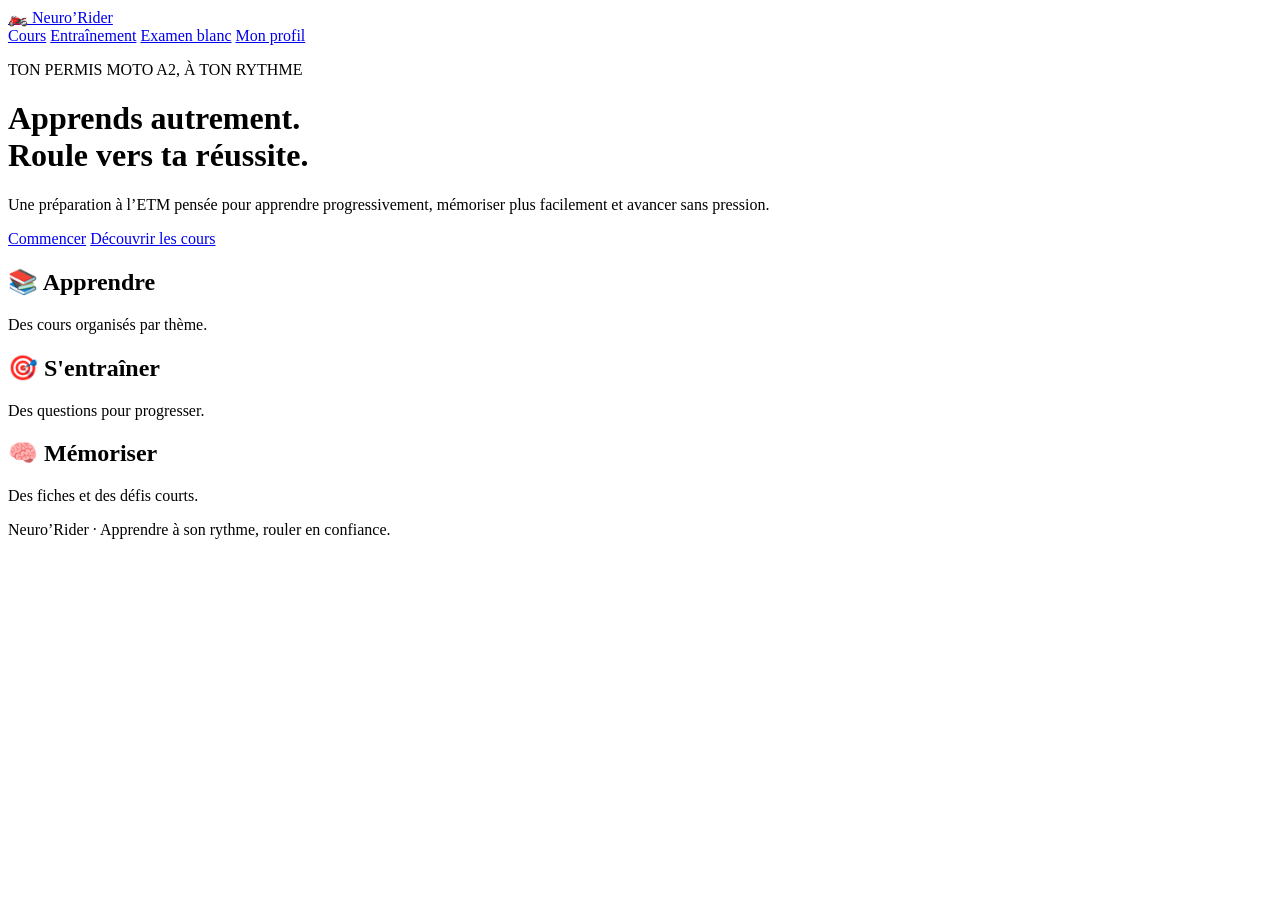
==== index.html @ cb8415d1 "Create index.html" ====
<!DOCTYPE html>
<html lang="fr">
<head>
  <meta charset="UTF-8">
  <meta name="viewport" content="width=device-width, initial-scale=1.0">
  <meta name="description" content="Neuro'Rider : prépare ton ETM moto A2 à ton rythme.">
  <title>Neuro’Rider – Réussis ton ETM A2</title>
  <link rel="stylesheet" href="css/style.css">
</head>
<body>
  <header class="header">
    <a class="logo" href="index.html">🏍️ Neuro’Rider</a>
    <nav>
      <a href="pages/cours.html">Cours</a>
      <a href="pages/entrainement.html">Entraînement</a>
      <a href="pages/examen.html">Examen blanc</a>
      <a href="pages/profil.html">Mon profil</a>
    </nav>
  </header>

  <main class="hero">
    <p class="eyebrow">TON PERMIS MOTO A2, À TON RYTHME</p>
    <h1>Apprends autrement.<br>Roule vers ta réussite.</h1>
    <p class="intro">
      Une préparation à l’ETM pensée pour apprendre progressivement,
      mémoriser plus facilement et avancer sans pression.
    </p>

    <div class="actions">
      <a class="button" href="pages/espace.html">Commencer</a>
      <a class="button secondary" href="pages/cours.html">Découvrir les cours</a>
    </div>

    <section class="features">
      <article>
        <h2>📚 Apprendre</h2>
        <p>Des cours organisés par thème.</p>
      </article>
      <article>
        <h2>🎯 S'entraîner</h2>
        <p>Des questions pour progresser.</p>
      </article>
      <article>
        <h2>🧠 Mémoriser</h2>
        <p>Des fiches et des défis courts.</p>
      </article>
    </section>
  </main>

  <footer>Neuro’Rider · Apprendre à son rythme, rouler en confiance.</footer>
</body>
</html>
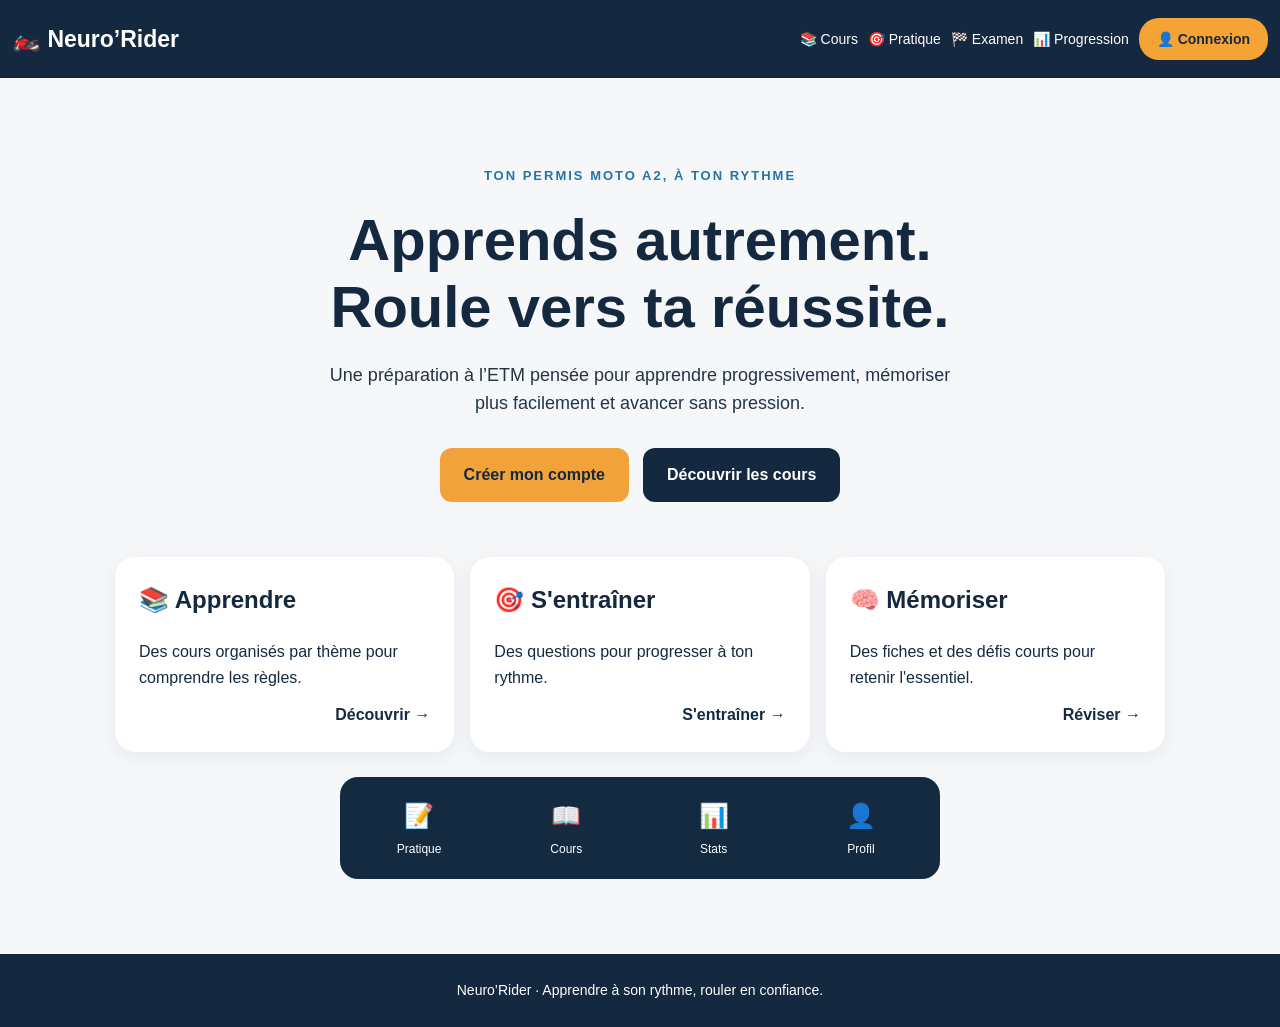
==== commit d997bc6c: "Update index.html" ====
--- a/index.html
+++ b/index.html
@@ -7,47 +7,198 @@
   <meta name="description" content="Neuro'Rider : prépare ton ETM moto A2 à ton rythme.">
   <title>Neuro’Rider – Réussis ton ETM A2</title>
   <link rel="stylesheet" href="css/style.css">
+
+  <style>
+    .header {
+      display: flex;
+      flex-direction: column;
+      align-items: center;
+      gap: 16px;
+      padding: 18px 12px;
+    }
+
+    .header nav {
+      display: flex;
+      justify-content: center;
+      align-items: center;
+      flex-wrap: wrap;
+      gap: 10px;
+      width: 100%;
+    }
+
+    .header nav a {
+      text-decoration: none;
+      color: inherit;
+    }
+
+    .account-link {
+      display: inline-block;
+      padding: 10px 18px;
+      border-radius: 20px;
+      background: #f5a334;
+      color: #142a40 !important;
+      font-weight: bold;
+    }
+
+    .features {
+      display: grid;
+      grid-template-columns: 1fr;
+      gap: 16px;
+      margin-top: 35px;
+    }
+
+    .feature-card {
+      display: block;
+      padding: 24px;
+      border-radius: 20px;
+      background: white;
+      color: #142a40;
+      text-decoration: none;
+      box-shadow: 0 5px 20px #142a4010;
+      transition: transform .2s;
+    }
+
+    .feature-card:active {
+      transform: scale(.98);
+    }
+
+    .feature-card h2 {
+      margin-top: 0;
+    }
+
+    .feature-card p {
+      margin-bottom: 0;
+    }
+
+    .feature-arrow {
+      display: block;
+      text-align: right;
+      margin-top: 12px;
+      font-weight: bold;
+    }
+
+    .app-navigation {
+      display: grid;
+      grid-template-columns: repeat(4, 1fr);
+      gap: 5px;
+      padding: 12px 8px;
+      background: #142a40;
+      border-radius: 18px;
+      margin: 25px auto 0;
+      max-width: 600px;
+    }
+
+    .app-navigation a {
+      display: flex;
+      flex-direction: column;
+      align-items: center;
+      gap: 5px;
+      color: white;
+      text-decoration: none;
+      font-size: 12px;
+      padding: 8px 2px;
+    }
+
+    .app-navigation .nav-icon {
+      font-size: 24px;
+    }
+
+    @media (min-width: 650px) {
+      .header {
+        flex-direction: row;
+        justify-content: space-between;
+      }
+
+      .header nav {
+        width: auto;
+      }
+
+      .features {
+        grid-template-columns: repeat(3, 1fr);
+      }
+    }
+  </style>
 </head>
+
 <body>
+
   <header class="header">
     <a class="logo" href="index.html">🏍️ Neuro’Rider</a>
-    <nav>
-      <a href="pages/cours.html">Cours</a>
-      <a href="pages/entrainement.html">Entraînement</a>
-      <a href="pages/examen.html">Examen blanc</a>
-      <a href="pages/profil.html">Mon profil</a>
+
+    <nav aria-label="Navigation principale">
+      <a href="pages/cours.html">📚 Cours</a>
+      <a href="pages/entrainement.html">🎯 Pratique</a>
+      <a href="pages/examen.html">🏁 Examen</a>
+      <a href="pages/progression.html">📊 Progression</a>
+      <a href="pages/connexion.html" class="account-link">👤 Connexion</a>
     </nav>
   </header>
 
   <main class="hero">
+
     <p class="eyebrow">TON PERMIS MOTO A2, À TON RYTHME</p>
+
     <h1>Apprends autrement.<br>Roule vers ta réussite.</h1>
+
     <p class="intro">
       Une préparation à l’ETM pensée pour apprendre progressivement,
       mémoriser plus facilement et avancer sans pression.
     </p>
 
     <div class="actions">
-      <a class="button" href="pages/espace.html">Commencer</a>
+      <a class="button" href="pages/connexion.html">Créer mon compte</a>
       <a class="button secondary" href="pages/cours.html">Découvrir les cours</a>
     </div>
 
-    <section class="features">
-      <article>
+    <section class="features" aria-label="Les espaces Neuro’Rider">
+
+      <a class="feature-card" href="pages/cours.html">
         <h2>📚 Apprendre</h2>
-        <p>Des cours organisés par thème.</p>
-      </article>
-      <article>
+        <p>Des cours organisés par thème pour comprendre les règles.</p>
+        <span class="feature-arrow">Découvrir →</span>
+      </a>
+
+      <a class="feature-card" href="pages/entrainement.html">
         <h2>🎯 S'entraîner</h2>
-        <p>Des questions pour progresser.</p>
-      </article>
-      <article>
+        <p>Des questions pour progresser à ton rythme.</p>
+        <span class="feature-arrow">S'entraîner →</span>
+      </a>
+
+      <a class="feature-card" href="pages/fiches.html">
         <h2>🧠 Mémoriser</h2>
-        <p>Des fiches et des défis courts.</p>
-      </article>
+        <p>Des fiches et des défis courts pour retenir l'essentiel.</p>
+        <span class="feature-arrow">Réviser →</span>
+      </a>
+
     </section>
+
+    <section aria-label="Navigation rapide" class="app-navigation">
+      <a href="pages/entrainement.html">
+        <span class="nav-icon">📝</span>
+        <span>Pratique</span>
+      </a>
+
+      <a href="pages/cours.html">
+        <span class="nav-icon">📖</span>
+        <span>Cours</span>
+      </a>
+
+      <a href="pages/progression.html">
+        <span class="nav-icon">📊</span>
+        <span>Stats</span>
+      </a>
+
+      <a href="pages/profil.html">
+        <span class="nav-icon">👤</span>
+        <span>Profil</span>
+      </a>
+    </section>
+
   </main>
 
-  <footer>Neuro’Rider · Apprendre à son rythme, rouler en confiance.</footer>
+  <footer>
+    Neuro’Rider · Apprendre à son rythme, rouler en confiance.
+  </footer>
+
 </body>
 </html>
--- a/css/style.css
+++ b/css/style.css
@@ -0,0 +1,199 @@
+
+/* NEURO'RIDER - DESIGN GENERAL */
+
+:root {
+  --navy: #14283f;
+  --blue: #2375a8;
+  --orange: #f2a23a;
+  --cream: #f5f7f9;
+  --white: #ffffff;
+  --text: #243447;
+}
+
+* {
+  box-sizing: border-box;
+}
+
+html {
+  scroll-behavior: smooth;
+}
+
+body {
+  margin: 0;
+  font-family: Arial, Helvetica, sans-serif;
+  background: var(--cream);
+  color: var(--text);
+  line-height: 1.6;
+}
+
+a {
+  color: inherit;
+  text-decoration: none;
+}
+
+.header {
+  background: var(--navy);
+  color: white;
+  padding: 18px 7%;
+  display: flex;
+  align-items: center;
+  justify-content: space-between;
+  gap: 20px;
+  flex-wrap: wrap;
+}
+
+.logo {
+  font-size: 23px;
+  font-weight: bold;
+}
+
+nav {
+  display: flex;
+  flex-wrap: wrap;
+  gap: 18px;
+}
+
+nav a {
+  font-size: 14px;
+  color: white;
+}
+
+nav a:hover {
+  color: var(--orange);
+}
+
+.hero {
+  max-width: 1100px;
+  margin: auto;
+  padding: 75px 25px;
+  text-align: center;
+}
+
+.eyebrow {
+  color: var(--blue);
+  font-weight: bold;
+  letter-spacing: 2px;
+  font-size: 13px;
+}
+
+h1 {
+  color: var(--navy);
+  font-size: clamp(34px, 6vw, 58px);
+  line-height: 1.15;
+  margin: 20px 0;
+}
+
+.intro {
+  max-width: 650px;
+  margin: 0 auto 30px;
+  font-size: 18px;
+}
+
+.actions {
+  display: flex;
+  justify-content: center;
+  gap: 14px;
+  flex-wrap: wrap;
+  margin: 30px 0 55px;
+}
+
+.button {
+  display: inline-block;
+  background: var(--orange);
+  color: var(--navy);
+  padding: 14px 24px;
+  border-radius: 12px;
+  font-weight: bold;
+  transition: transform 0.2s;
+}
+
+.button:hover {
+  transform: translateY(-3px);
+}
+
+.button.secondary {
+  background: var(--navy);
+  color: white;
+}
+
+.features {
+  display: grid;
+  grid-template-columns: repeat(auto-fit, minmax(210px, 1fr));
+  gap: 20px;
+  text-align: left;
+}
+
+.features article {
+  background: var(--white);
+  padding: 25px;
+  border-radius: 18px;
+  box-shadow: 0 5px 20px rgba(20, 40, 63, 0.06);
+}
+
+.features h2 {
+  color: var(--navy);
+}
+
+footer {
+  text-align: center;
+  padding: 25px;
+  background: var(--navy);
+  color: white;
+  font-size: 14px;
+}
+
+/* PAGES INTERNES */
+
+.page {
+  max-width: 1000px;
+  margin: auto;
+  padding: 45px 22px;
+}
+
+.page h1 {
+  font-size: 38px;
+}
+
+.panel {
+  background: white;
+  padding: 24px;
+  border-radius: 16px;
+  margin: 20px 0;
+  box-shadow: 0 4px 18px rgba(20, 40, 63, 0.06);
+}
+
+.grid {
+  display: grid;
+  grid-template-columns: repeat(auto-fit, minmax(220px, 1fr));
+  gap: 18px;
+}
+
+.small-link {
+  display: inline-block;
+  color: var(--blue);
+  font-weight: bold;
+  margin-top: 10px;
+}
+
+@media (max-width: 600px) {
+  .header {
+    justify-content: center;
+    text-align: center;
+  }
+
+  nav {
+    justify-content: center;
+  }
+
+  .hero {
+    padding: 45px 18px;
+  }
+
+  .intro {
+    font-size: 16px;
+  }
+
+  .page h1 {
+    font-size: 32px;
+  }
+}
